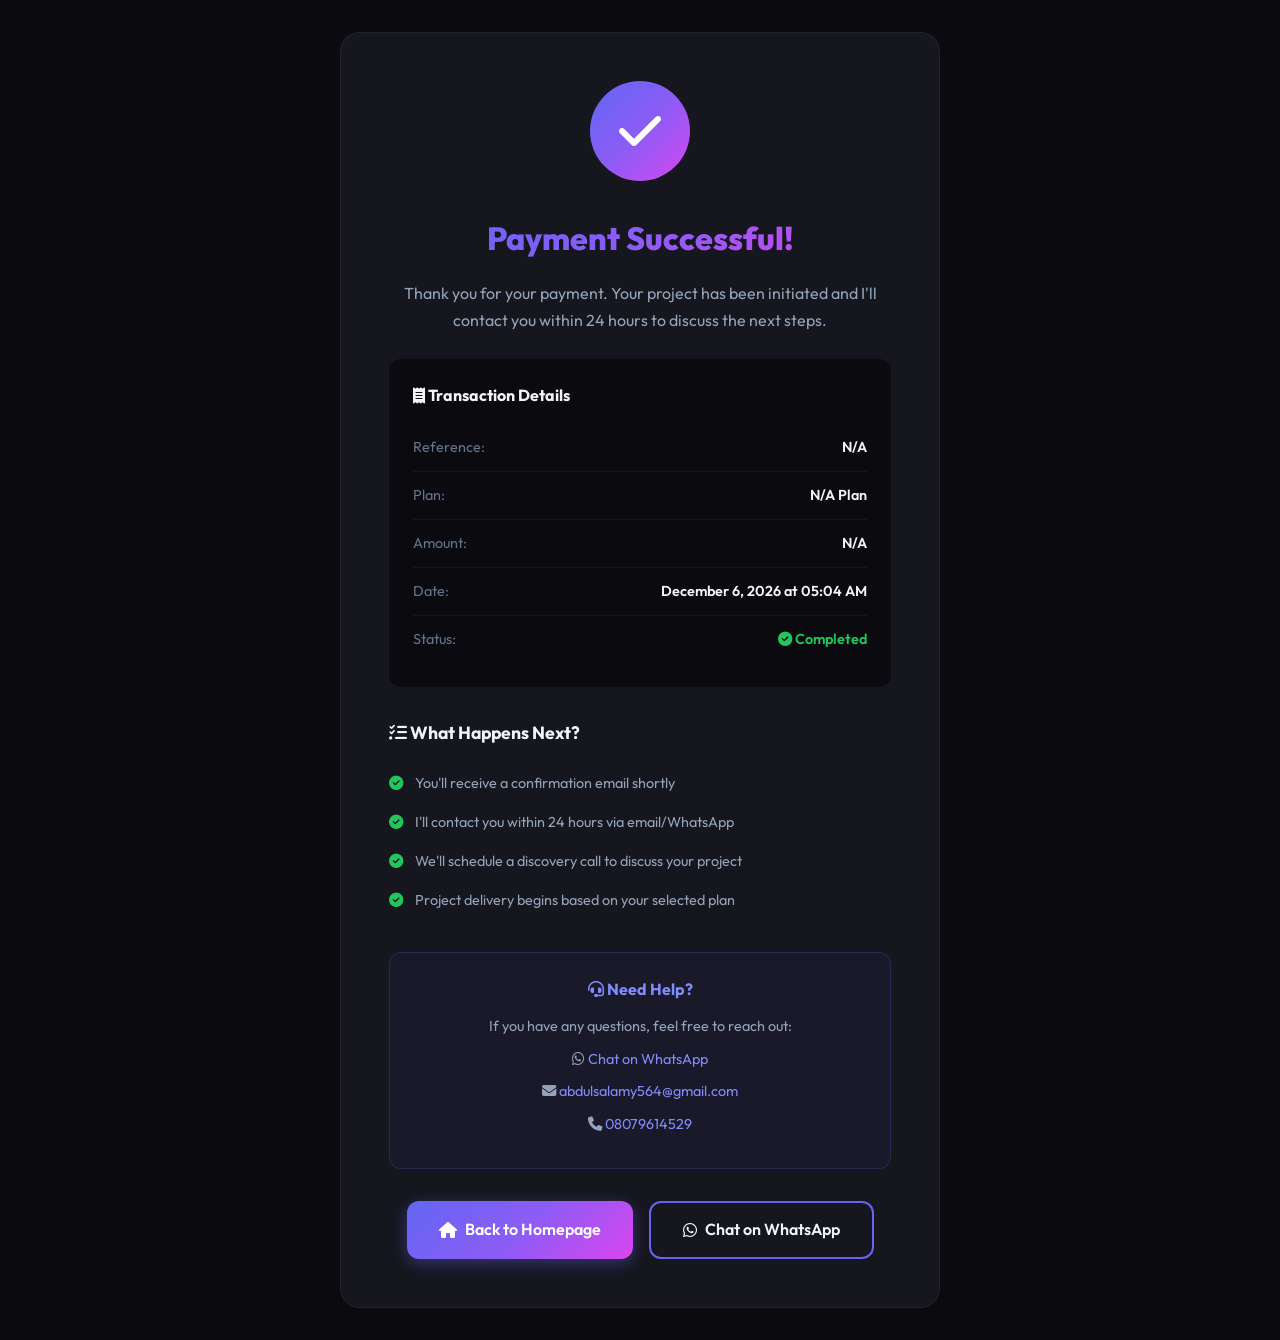
==== payment-success.html @ cd7a8564 "Add payment success page with transaction details This HTML file displays a payment success page, in" ====
<!DOCTYPE html>
<html lang="en">
<head>
    <meta charset="UTF-8">
    <meta name="viewport" content="width=device-width, initial-scale=1.0">
    <title>Payment Successful | Yusuf Abdulsalam</title>
    <link rel="stylesheet" href="styles.css">
    <link rel="preconnect" href="https://fonts.googleapis.com">
    <link href="https://fonts.googleapis.com/css2?family=Outfit:wght@300;400;500;600;700;800;900&display=swap" rel="stylesheet">
    <link rel="stylesheet" href="https://cdnjs.cloudflare.com/ajax/libs/font-awesome/6.5.1/css/all.min.css">
    <style>
        .success-page {
            min-height: 100vh;
            display: flex;
            align-items: center;
            justify-content: center;
            padding: 2rem;
            background: var(--bg-primary);
            text-align: center;
        }

        .success-container {
            max-width: 600px;
            background: var(--bg-card);
            border-radius: var(--radius-lg);
            padding: 3rem;
            border: 1px solid rgba(255, 255, 255, 0.05);
        }

        .success-icon {
            width: 100px;
            height: 100px;
            background: var(--gradient-1);
            border-radius: 50%;
            display: flex;
            align-items: center;
            justify-content: center;
            margin: 0 auto 2rem;
            font-size: 3rem;
            color: white;
            animation: scaleIn 0.5s ease;
        }

        @keyframes scaleIn {
            from { transform: scale(0); }
            to { transform: scale(1); }
        }

        .success-container h1 {
            font-size: 2rem;
            font-weight: 800;
            margin-bottom: 1rem;
            background: var(--gradient-1);
            -webkit-background-clip: text;
            -webkit-text-fill-color: transparent;
            background-clip: text;
        }

        .success-container p {
            color: var(--text-secondary);
            margin-bottom: 1.5rem;
            line-height: 1.7;
        }

        .transaction-details {
            background: var(--bg-primary);
            border-radius: var(--radius-md);
            padding: 1.5rem;
            margin: 1.5rem 0;
            text-align: left;
        }

        .transaction-details h3 {
            font-size: 1rem;
            margin-bottom: 1rem;
            color: var(--text-primary);
        }

        .detail-row {
            display: flex;
            justify-content: space-between;
            padding: 0.75rem 0;
            border-bottom: 1px solid rgba(255, 255, 255, 0.05);
            font-size: 0.9rem;
        }

        .detail-row:last-child { border-bottom: none; }
        .detail-row span:first-child { color: var(--text-muted); }
        .detail-row span:last-child { color: var(--text-primary); font-weight: 600; }

        .next-steps {
            margin: 2rem 0;
            text-align: left;
        }

        .next-steps h3 {
            font-size: 1.1rem;
            margin-bottom: 1rem;
            color: var(--text-primary);
        }

        .next-steps ul {
            list-style: none;
        }

        .next-steps li {
            display: flex;
            align-items: center;
            gap: 0.75rem;
            color: var(--text-secondary);
            font-size: 0.9rem;
            padding: 0.5rem 0;
        }

        .next-steps li i {
            color: var(--success);
            font-size: 0.9rem;
        }

        .success-buttons {
            display: flex;
            gap: 1rem;
            justify-content: center;
            margin-top: 2rem;
            flex-wrap: wrap;
        }

        .success-buttons a {
            display: inline-flex;
            align-items: center;
            gap: 0.5rem;
            padding: 0.875rem 2rem;
            font-family: var(--font-primary);
            font-size: 1rem;
            font-weight: 600;
            text-decoration: none;
            border-radius: var(--radius-md);
            transition: all var(--transition-normal);
        }

        .btn-primary {
            background: var(--gradient-1);
            color: white;
            box-shadow: 0 4px 15px rgba(99, 102, 241, 0.4);
        }

        .btn-primary:hover {
            transform: translateY(-3px);
            box-shadow: 0 8px 25px rgba(99, 102, 241, 0.5);
        }

        .btn-outline {
            background: transparent;
            color: var(--text-primary);
            border: 2px solid var(--primary);
        }

        .btn-outline:hover {
            background: var(--primary);
            color: white;
        }

        .contact-info-box {
            margin-top: 2rem;
            padding: 1.5rem;
            background: rgba(99, 102, 241, 0.05);
            border: 1px solid rgba(99, 102, 241, 0.2);
            border-radius: var(--radius-md);
        }

        .contact-info-box h4 {
            font-size: 1rem;
            margin-bottom: 0.75rem;
            color: var(--primary-light);
        }

        .contact-info-box p {
            font-size: 0.9rem;
            margin-bottom: 0.5rem;
        }

        .contact-info-box a {
            color: var(--primary-light);
            text-decoration: none;
        }

        .contact-info-box a:hover {
            text-decoration: underline;
        }
    </style>
<base target="_blank">
</head>
<body>
    <div class="success-page">
        <div class="success-container">
            <div class="success-icon">
                <i class="fas fa-check"></i>
            </div>

            <h1>Payment Successful!</h1>
            <p>Thank you for your payment. Your project has been initiated and I'll contact you within 24 hours to discuss the next steps.</p>

            <div class="transaction-details">
                <h3><i class="fas fa-receipt"></i> Transaction Details</h3>
                <div class="detail-row">
                    <span>Reference:</span>
                    <span id="refNumber">-</span>
                </div>
                <div class="detail-row">
                    <span>Plan:</span>
                    <span id="planName">-</span>
                </div>
                <div class="detail-row">
                    <span>Amount:</span>
                    <span id="amountPaid">-</span>
                </div>
                <div class="detail-row">
                    <span>Date:</span>
                    <span id="paymentDate">-</span>
                </div>
                <div class="detail-row">
                    <span>Status:</span>
                    <span style="color: var(--success);"><i class="fas fa-check-circle"></i> Completed</span>
                </div>
            </div>

            <div class="next-steps">
                <h3><i class="fas fa-tasks"></i> What Happens Next?</h3>
                <ul>
                    <li><i class="fas fa-check-circle"></i> You'll receive a confirmation email shortly</li>
                    <li><i class="fas fa-check-circle"></i> I'll contact you within 24 hours via email/WhatsApp</li>
                    <li><i class="fas fa-check-circle"></i> We'll schedule a discovery call to discuss your project</li>
                    <li><i class="fas fa-check-circle"></i> Project delivery begins based on your selected plan</li>
                </ul>
            </div>

            <div class="contact-info-box">
                <h4><i class="fas fa-headset"></i> Need Help?</h4>
                <p>If you have any questions, feel free to reach out:</p>
                <p><i class="fab fa-whatsapp"></i> <a href="https://wa.me/2348079614529">Chat on WhatsApp</a></p>
                <p><i class="fas fa-envelope"></i> <a href="mailto:abdulsalamy564@gmail.com">abdulsalamy564@gmail.com</a></p>
                <p><i class="fas fa-phone"></i> <a href="tel:+2348079614529">08079614529</a></p>
            </div>

            <div class="success-buttons">
                <a href="index.html" class="btn-primary">
                    <i class="fas fa-home"></i> Back to Homepage
                </a>
                <a href="https://wa.me/2348079614529" target="_blank" class="btn-outline">
                    <i class="fab fa-whatsapp"></i> Chat on WhatsApp
                </a>
            </div>
        </div>
    </div>

    <script>
        // Get URL parameters
        const urlParams = new URLSearchParams(window.location.search);
        const ref = urlParams.get('ref') || 'N/A';
        const plan = urlParams.get('plan') || 'N/A';

        // Plan prices
        const planPrices = {
            starter: '₦450,000',
            professional: '₦900,000',
            enterprise: '₦1,500,000'
        };

        // Populate details
        document.getElementById('refNumber').textContent = ref;
        document.getElementById('planName').textContent = plan.charAt(0).toUpperCase() + plan.slice(1) + ' Plan';
        document.getElementById('amountPaid').textContent = planPrices[plan] || 'N/A';
        document.getElementById('paymentDate').textContent = new Date().toLocaleDateString('en-US', {
            year: 'numeric',
            month: 'long',
            day: 'numeric',
            hour: '2-digit',
            minute: '2-digit'
        });
    </script>
</body>
</html>
---- styles.css ----
/* ========================================
   YUSUF ABDULSALAM - PROFESSIONAL PORTFOLIO
   Modern, Responsive, Animated, Conversion-Optimized
   ======================================== */

/* CSS Variables */
:root {
    --primary: #6366f1;
    --primary-light: #818cf8;
    --primary-dark: #4f46e5;
    --secondary: #06b6d4;
    --accent: #f472b6;
    --success: #22c55e;
    --warning: #f59e0b;
    --danger: #ef4444;

    --bg-primary: #0a0a0f;
    --bg-secondary: #111118;
    --bg-card: #16161f;
    --bg-hover: #1e1e2a;
    --bg-elevated: #222230;

    --text-primary: #f1f5f9;
    --text-secondary: #94a3b8;
    --text-muted: #64748b;

    --gradient-1: linear-gradient(135deg, #6366f1 0%, #8b5cf6 50%, #d946ef 100%);
    --gradient-2: linear-gradient(135deg, #06b6d4 0%, #3b82f6 100%);
    --gradient-3: linear-gradient(135deg, #f472b6 0%, #fb923c 100%);
    --gradient-gold: linear-gradient(135deg, #fbbf24 0%, #f59e0b 100%);

    --shadow-sm: 0 1px 2px rgba(0, 0, 0, 0.3);
    --shadow-md: 0 4px 6px -1px rgba(0, 0, 0, 0.4);
    --shadow-lg: 0 10px 15px -3px rgba(0, 0, 0, 0.5);
    --shadow-glow: 0 0 40px rgba(99, 102, 241, 0.3);
    --shadow-glow-accent: 0 0 40px rgba(6, 182, 212, 0.3);

    --radius-sm: 8px;
    --radius-md: 12px;
    --radius-lg: 20px;
    --radius-xl: 30px;

    --transition-fast: 0.2s ease;
    --transition-normal: 0.3s ease;
    --transition-slow: 0.5s ease;
    --transition-bounce: 0.5s cubic-bezier(0.68, -0.55, 0.265, 1.55);

    --font-primary: 'Outfit', sans-serif;
    --font-secondary: 'Space Grotesk', sans-serif;
}

/* Reset & Base */
*, *::before, *::after {
    margin: 0;
    padding: 0;
    box-sizing: border-box;
}

html {
    scroll-behavior: smooth;
    font-size: 16px;
}

body {
    font-family: var(--font-primary);
    background: var(--bg-primary);
    color: var(--text-primary);
    line-height: 1.6;
    overflow-x: hidden;
    cursor: none;
}

::selection {
    background: var(--primary);
    color: white;
}

::-webkit-scrollbar {
    width: 8px;
}

::-webkit-scrollbar-track {
    background: var(--bg-secondary);
}

::-webkit-scrollbar-thumb {
    background: var(--primary);
    border-radius: 4px;
}

::-webkit-scrollbar-thumb:hover {
    background: var(--primary-light);
}

/* Custom Cursor */
.cursor-dot {
    width: 8px;
    height: 8px;
    background: var(--primary);
    border-radius: 50%;
    position: fixed;
    pointer-events: none;
    z-index: 9999;
    transform: translate(-50%, -50%);
    transition: width 0.2s, height 0.2s, background 0.2s;
    mix-blend-mode: difference;
}

.cursor-outline {
    width: 40px;
    height: 40px;
    border: 2px solid var(--primary-light);
    border-radius: 50%;
    position: fixed;
    pointer-events: none;
    z-index: 9998;
    transform: translate(-50%, -50%);
    transition: width 0.3s, height 0.3s, border-color 0.3s;
}

.cursor-hover .cursor-dot {
    width: 12px;
    height: 12px;
    background: var(--accent);
}

.cursor-hover .cursor-outline {
    width: 60px;
    height: 60px;
    border-color: var(--accent);
}

@media (max-width: 768px) {
    .cursor-dot, .cursor-outline { display: none; }
    body { cursor: auto; }
}

/* Loading Screen */
.loading-screen {
    position: fixed;
    top: 0; left: 0;
    width: 100%; height: 100%;
    background: var(--bg-primary);
    display: flex;
    align-items: center;
    justify-content: center;
    z-index: 10000;
    transition: opacity 0.8s ease, visibility 0.8s ease;
}

.loading-screen.hidden {
    opacity: 0;
    visibility: hidden;
}

.loading-content { text-align: center; }

.loading-logo {
    font-size: 4rem;
    font-weight: 900;
    background: var(--gradient-1);
    -webkit-background-clip: text;
    -webkit-text-fill-color: transparent;
    background-clip: text;
    animation: pulse 2s infinite;
    margin-bottom: 2rem;
}

.loading-bar-container {
    width: 200px;
    height: 4px;
    background: var(--bg-card);
    border-radius: 2px;
    overflow: hidden;
    margin: 0 auto 1rem;
}

.loading-bar {
    height: 100%;
    width: 0%;
    background: var(--gradient-1);
    border-radius: 2px;
    transition: width 0.3s ease;
}

.loading-text {
    color: var(--text-secondary);
    font-size: 0.9rem;
    letter-spacing: 2px;
    text-transform: uppercase;
}

@keyframes pulse {
    0%, 100% { opacity: 1; transform: scale(1); }
    50% { opacity: 0.7; transform: scale(1.05); }
}

/* Container */
.container {
    max-width: 1200px;
    margin: 0 auto;
    padding: 0 2rem;
}

@media (max-width: 768px) {
    .container { padding: 0 1.5rem; }
}

/* Buttons */
.btn {
    display: inline-flex;
    align-items: center;
    gap: 0.5rem;
    padding: 0.875rem 2rem;
    font-family: var(--font-primary);
    font-size: 1rem;
    font-weight: 600;
    text-decoration: none;
    border: none;
    border-radius: var(--radius-md);
    cursor: pointer;
    transition: all var(--transition-normal);
    position: relative;
    overflow: hidden;
}

.btn::before {
    content: '';
    position: absolute;
    top: 0; left: -100%;
    width: 100%; height: 100%;
    background: linear-gradient(90deg, transparent, rgba(255,255,255,0.2), transparent);
    transition: left 0.5s ease;
}

.btn:hover::before { left: 100%; }

.btn-primary {
    background: var(--gradient-1);
    color: white;
    box-shadow: 0 4px 15px rgba(99, 102, 241, 0.4);
}

.btn-primary:hover {
    transform: translateY(-3px);
    box-shadow: 0 8px 25px rgba(99, 102, 241, 0.5);
}

.btn-outline {
    background: transparent;
    color: var(--text-primary);
    border: 2px solid var(--primary);
}

.btn-outline:hover {
    background: var(--primary);
    color: white;
    transform: translateY(-3px);
}

.btn-lg {
    padding: 1rem 2.5rem;
    font-size: 1.1rem;
}

.btn-full {
    width: 100%;
    justify-content: center;
}

/* Section Styles */
section {
    padding: 6rem 0;
    position: relative;
}

.section-header {
    text-align: center;
    margin-bottom: 4rem;
}

.section-tag {
    display: inline-block;
    padding: 0.5rem 1.5rem;
    background: rgba(99, 102, 241, 0.1);
    border: 1px solid rgba(99, 102, 241, 0.3);
    border-radius: 50px;
    color: var(--primary-light);
    font-size: 0.875rem;
    font-weight: 600;
    text-transform: uppercase;
    letter-spacing: 2px;
    margin-bottom: 1rem;
}

.section-title {
    font-size: 3rem;
    font-weight: 800;
    margin-bottom: 1rem;
    background: var(--gradient-1);
    -webkit-background-clip: text;
    -webkit-text-fill-color: transparent;
    background-clip: text;
}

.section-subtitle {
    color: var(--text-secondary);
    font-size: 1.2rem;
    max-width: 600px;
    margin: 0 auto;
}

@media (max-width: 768px) {
    section { padding: 4rem 0; }
    .section-title { font-size: 2rem; }
    .section-subtitle { font-size: 1rem; }
}

/* ========================================
   NAVIGATION
   ======================================== */
.navbar {
    position: fixed;
    top: 0; left: 0;
    width: 100%;
    z-index: 1000;
    padding: 1rem 0;
    transition: all var(--transition-normal);
    background: transparent;
}

.navbar.scrolled {
    background: rgba(10, 10, 15, 0.95);
    backdrop-filter: blur(20px);
    padding: 0.75rem 0;
    box-shadow: var(--shadow-md);
    border-bottom: 1px solid rgba(255,255,255,0.05);
}

.nav-container {
    max-width: 1200px;
    margin: 0 auto;
    padding: 0 2rem;
    display: flex;
    align-items: center;
    justify-content: space-between;
}

.nav-logo {
    display: flex;
    align-items: center;
    gap: 0.25rem;
    text-decoration: none;
}

.logo-text {
    font-size: 1.8rem;
    font-weight: 900;
    background: var(--gradient-1);
    -webkit-background-clip: text;
    -webkit-text-fill-color: transparent;
    background-clip: text;
}

.logo-dot {
    width: 8px; height: 8px;
    background: var(--accent);
    border-radius: 50%;
    animation: blink 2s infinite;
}

@keyframes blink {
    0%, 100% { opacity: 1; }
    50% { opacity: 0; }
}

.nav-menu {
    display: flex;
    gap: 2rem;
}

.nav-link {
    color: var(--text-secondary);
    text-decoration: none;
    font-weight: 500;
    font-size: 0.9rem;
    position: relative;
    transition: color var(--transition-fast);
    white-space: nowrap;
}

.nav-link::after {
    content: '';
    position: absolute;
    bottom: -5px; left: 0;
    width: 0; height: 2px;
    background: var(--gradient-1);
    transition: width var(--transition-normal);
}

.nav-link:hover, .nav-link.active {
    color: var(--text-primary);
}

.nav-link:hover::after, .nav-link.active::after {
    width: 100%;
}

.nav-actions {
    display: flex;
    align-items: center;
    gap: 1.5rem;
}

.hamburger {
    display: none;
    flex-direction: column;
    gap: 5px;
    background: none;
    border: none;
    cursor: pointer;
    padding: 5px;
}

.hamburger span {
    display: block;
    width: 25px; height: 2px;
    background: var(--text-primary);
    border-radius: 2px;
    transition: all var(--transition-normal);
}

.hamburger.active span:nth-child(1) { transform: rotate(45deg) translate(5px, 5px); }
.hamburger.active span:nth-child(2) { opacity: 0; }
.hamburger.active span:nth-child(3) { transform: rotate(-45deg) translate(5px, -5px); }

.mobile-menu {
    position: fixed;
    top: 0; right: -100%;
    width: 100%; height: 100vh;
    background: rgba(10, 10, 15, 0.98);
    backdrop-filter: blur(20px);
    z-index: 999;
    display: flex;
    align-items: center;
    justify-content: center;
    transition: right var(--transition-slow);
}

.mobile-menu.active { right: 0; }

.mobile-menu-content {
    display: flex;
    flex-direction: column;
    gap: 2rem;
    text-align: center;
}

.mobile-link {
    color: var(--text-primary);
    text-decoration: none;
    font-size: 2rem;
    font-weight: 700;
    transition: color var(--transition-fast);
}

.mobile-link:hover { color: var(--primary-light); }

@media (max-width: 1024px) {
    .nav-menu, .nav-cta { display: none; }
    .hamburger { display: flex; }
}

/* ========================================
   HERO SECTION
   ======================================== */
.hero {
    min-height: 100vh;
    display: flex;
    align-items: center;
    justify-content: center;
    position: relative;
    overflow: hidden;
    padding-top: 80px;
}

.hero-bg {
    position: absolute;
    top: 0; left: 0;
    width: 100%; height: 100%;
    z-index: 0;
}

.gradient-orb {
    position: absolute;
    border-radius: 50%;
    filter: blur(100px);
    opacity: 0.4;
    animation: float 20s infinite ease-in-out;
}

.orb-1 {
    width: 500px; height: 500px;
    background: var(--primary);
    top: -10%; left: -10%;
    animation-delay: 0s;
}

.orb-2 {
    width: 400px; height: 400px;
    background: var(--secondary);
    bottom: -10%; right: -10%;
    animation-delay: -5s;
}

.orb-3 {
    width: 300px; height: 300px;
    background: var(--accent);
    top: 50%; left: 50%;
    animation-delay: -10s;
}

@keyframes float {
    0%, 100% { transform: translate(0, 0) scale(1); }
    25% { transform: translate(50px, -50px) scale(1.1); }
    50% { transform: translate(-30px, 30px) scale(0.9); }
    75% { transform: translate(20px, 20px) scale(1.05); }
}

#particleCanvas {
    position: absolute;
    top: 0; left: 0;
    width: 100%; height: 100%;
    z-index: 1;
}

.hero-content {
    position: relative;
    z-index: 2;
    text-align: center;
    max-width: 900px;
    padding: 0 2rem;
}

.hero-badge {
    display: inline-flex;
    align-items: center;
    gap: 0.5rem;
    padding: 0.5rem 1.5rem;
    background: rgba(99, 102, 241, 0.1);
    border: 1px solid rgba(99, 102, 241, 0.3);
    border-radius: 50px;
    margin-bottom: 2rem;
    animation: fadeInDown 0.8s ease;
}

.badge-icon { color: var(--success); }

.badge-text {
    color: var(--text-secondary);
    font-size: 0.875rem;
    font-weight: 500;
}

.hero-title { margin-bottom: 1.5rem; }

.title-line { display: block; line-height: 1.1; }

.gradient-text {
    font-size: clamp(3rem, 8vw, 6rem);
    font-weight: 900;
    background: var(--gradient-1);
    -webkit-background-clip: text;
    -webkit-text-fill-color: transparent;
    background-clip: text;
    animation: gradientShift 5s ease infinite;
}

.outline-text {
    font-size: clamp(2rem, 5vw, 3.5rem);
    font-weight: 800;
    color: transparent;
    -webkit-text-stroke: 2px var(--text-secondary);
    letter-spacing: 0.1em;
}

@keyframes gradientShift {
    0%, 100% { filter: hue-rotate(0deg); }
    50% { filter: hue-rotate(30deg); }
}

.hero-subtitle {
    font-size: clamp(1rem, 2.5vw, 1.3rem);
    color: var(--text-secondary);
    margin-bottom: 2.5rem;
    font-family: var(--font-secondary);
}

.typewriter { color: var(--primary-light); font-weight: 600; }
.cursor-blink { color: var(--primary); animation: blink 1s infinite; }

.hero-stats {
    display: flex;
    justify-content: center;
    gap: 3rem;
    margin-bottom: 2.5rem;
    flex-wrap: wrap;
}

.stat-item { text-align: center; }

.stat-number {
    display: block;
    font-size: 2.5rem;
    font-weight: 800;
    background: var(--gradient-2);
    -webkit-background-clip: text;
    -webkit-text-fill-color: transparent;
    background-clip: text;
}

.stat-label {
    color: var(--text-muted);
    font-size: 0.875rem;
    text-transform: uppercase;
    letter-spacing: 1px;
}

.hero-cta {
    display: flex;
    gap: 1rem;
    justify-content: center;
    margin-bottom: 2.5rem;
    flex-wrap: wrap;
}

.hero-social {
    display: flex;
    gap: 1rem;
    justify-content: center;
}

.social-link {
    width: 50px; height: 50px;
    display: flex;
    align-items: center;
    justify-content: center;
    border-radius: 50%;
    background: var(--bg-card);
    color: var(--text-secondary);
    text-decoration: none;
    font-size: 1.2rem;
    transition: all var(--transition-normal);
    border: 1px solid rgba(255, 255, 255, 0.1);
}

.social-link:hover {
    background: var(--primary);
    color: white;
    transform: translateY(-5px) rotate(360deg);
    box-shadow: 0 10px 20px rgba(99, 102, 241, 0.3);
}

.scroll-indicator {
    position: absolute;
    bottom: 2rem; left: 50%;
    transform: translateX(-50%);
    display: flex;
    flex-direction: column;
    align-items: center;
    gap: 0.5rem;
    color: var(--text-muted);
    font-size: 0.8rem;
    animation: bounce 2s infinite;
}

.mouse {
    width: 25px; height: 40px;
    border: 2px solid var(--text-muted);
    border-radius: 15px;
    position: relative;
}

.wheel {
    width: 4px; height: 8px;
    background: var(--text-muted);
    border-radius: 2px;
    position: absolute;
    top: 8px; left: 50%;
    transform: translateX(-50%);
    animation: scroll 2s infinite;
}

@keyframes scroll {
    0% { opacity: 1; top: 8px; }
    100% { opacity: 0; top: 20px; }
}

@keyframes bounce {
    0%, 100% { transform: translateX(-50%) translateY(0); }
    50% { transform: translateX(-50%) translateY(-10px); }
}

@keyframes fadeInDown {
    from { opacity: 0; transform: translateY(-20px); }
    to { opacity: 1; transform: translateY(0); }
}

@media (max-width: 768px) {
    .hero-stats { gap: 1.5rem; }
    .stat-number { font-size: 2rem; }
    .hero-cta { flex-direction: column; align-items: center; }
    .btn-lg { width: 100%; max-width: 280px; justify-content: center; }
}

/* ========================================
   ABOUT SECTION
   ======================================== */
.about { background: var(--bg-secondary); }

.about-grid {
    display: grid;
    grid-template-columns: 1fr 1.5fr;
    gap: 4rem;
    align-items: center;
}

.about-image { position: relative; }

.image-wrapper {
    position: relative;
    width: 100%;
    max-width: 400px;
    aspect-ratio: 1;
    margin: 0 auto;
}

.image-bg {
    position: absolute;
    inset: -20px;
    background: var(--gradient-1);
    border-radius: var(--radius-xl);
    opacity: 0.3;
    filter: blur(30px);
    animation: pulse 4s infinite;
}

.image-placeholder {
    position: relative;
    width: 100%; height: 100%;
    background: var(--bg-card);
    border-radius: var(--radius-xl);
    display: flex;
    flex-direction: column;
    align-items: center;
    justify-content: center;
    gap: 1rem;
    border: 2px dashed rgba(99, 102, 241, 0.3);
    overflow: hidden;
}

.image-placeholder i { font-size: 4rem; color: var(--primary); opacity: 0.5; }
.image-placeholder span { color: var(--text-muted); font-size: 0.9rem; }

.image-border {
    position: absolute;
    inset: -3px;
    border: 3px solid transparent;
    border-radius: calc(var(--radius-xl) + 3px);
    background: var(--gradient-1);
    -webkit-mask: linear-gradient(#fff 0 0) padding-box, linear-gradient(#fff 0 0);
    mask: linear-gradient(#fff 0 0) padding-box, linear-gradient(#fff 0 0);
    -webkit-mask-composite: xor;
    mask-composite: exclude;
    animation: rotate 10s linear infinite;
}

@keyframes rotate {
    from { transform: rotate(0deg); }
    to { transform: rotate(360deg); }
}

.experience-badge {
    position: absolute;
    bottom: -20px; right: -20px;
    background: var(--gradient-1);
    padding: 1.5rem;
    border-radius: var(--radius-lg);
    text-align: center;
    box-shadow: var(--shadow-lg);
    animation: float 6s infinite ease-in-out;
}

.exp-number { display: block; font-size: 2rem; font-weight: 900; color: white; }
.exp-text { font-size: 0.75rem; color: rgba(255, 255, 255, 0.9); line-height: 1.4; }

.about-title {
    font-size: 2rem;
    font-weight: 700;
    margin-bottom: 1.5rem;
    color: var(--text-primary);
}

.about-text {
    color: var(--text-secondary);
    margin-bottom: 1rem;
    font-size: 1.05rem;
    line-height: 1.8;
}

.about-info {
    display: flex;
    flex-direction: column;
    gap: 1rem;
    margin: 2rem 0;
}

.info-item {
    display: flex;
    align-items: center;
    gap: 1rem;
    color: var(--text-secondary);
}

.info-item i {
    width: 40px; height: 40px;
    display: flex;
    align-items: center;
    justify-content: center;
    background: rgba(99, 102, 241, 0.1);
    border-radius: var(--radius-sm);
    color: var(--primary-light);
}

@media (max-width: 968px) {
    .about-grid { grid-template-columns: 1fr; gap: 3rem; }
    .about-image { order: -1; }
    .image-wrapper { max-width: 300px; }
}

/* ========================================
   SERVICES SECTION
   ======================================== */
.services { background: var(--bg-primary); }

.services-grid {
    display: grid;
    grid-template-columns: repeat(auto-fit, minmax(320px, 1fr));
    gap: 2rem;
}

.service-card {
    background: var(--bg-card);
    border-radius: var(--radius-lg);
    padding: 2.5rem;
    border: 1px solid rgba(255, 255, 255, 0.05);
    transition: all var(--transition-normal);
    position: relative;
    overflow: hidden;
}

.service-card::before {
    content: '';
    position: absolute;
    top: 0; left: 0;
    width: 100%; height: 3px;
    background: var(--gradient-1);
    transform: scaleX(0);
    transform-origin: left;
    transition: transform var(--transition-normal);
}

.service-card:hover {
    transform: translateY(-10px);
    border-color: rgba(99, 102, 241, 0.2);
    box-shadow: var(--shadow-glow);
}

.service-card:hover::before { transform: scaleX(1); }

.service-card.featured {
    border: 1px solid rgba(99, 102, 241, 0.3);
    background: linear-gradient(135deg, rgba(99, 102, 241, 0.05) 0%, var(--bg-card) 100%);
}

.service-badge {
    position: absolute;
    top: 1.5rem; right: 1.5rem;
    padding: 0.25rem 0.75rem;
    background: var(--gradient-1);
    border-radius: 50px;
    font-size: 0.75rem;
    font-weight: 600;
    color: white;
}

.service-icon {
    width: 60px; height: 60px;
    display: flex;
    align-items: center;
    justify-content: center;
    background: rgba(99, 102, 241, 0.1);
    border-radius: var(--radius-md);
    margin-bottom: 1.5rem;
    font-size: 1.8rem;
    color: var(--primary-light);
    transition: all var(--transition-normal);
}

.service-card:hover .service-icon {
    background: var(--gradient-1);
    color: white;
    transform: rotateY(360deg);
    transition: transform 0.6s ease, background var(--transition-normal), color var(--transition-normal);
}

.service-card h3 {
    font-size: 1.35rem;
    font-weight: 700;
    margin-bottom: 0.75rem;
}

.service-card > p {
    color: var(--text-secondary);
    font-size: 0.95rem;
    margin-bottom: 1.5rem;
    line-height: 1.7;
}

.service-features {
    list-style: none;
    margin-bottom: 1.5rem;
}

.service-features li {
    display: flex;
    align-items: center;
    gap: 0.75rem;
    color: var(--text-secondary);
    font-size: 0.9rem;
    margin-bottom: 0.75rem;
}

.service-features li i {
    color: var(--success);
    font-size: 0.8rem;
}

.service-link {
    display: inline-flex;
    align-items: center;
    gap: 0.5rem;
    color: var(--primary-light);
    text-decoration: none;
    font-weight: 600;
    font-size: 0.95rem;
    transition: all var(--transition-fast);
}

.service-link:hover {
    color: var(--accent);
    gap: 0.75rem;
}

/* ========================================
   PROCESS SECTION
   ======================================== */
.process { background: var(--bg-secondary); }

.process-timeline {
    display: grid;
    grid-template-columns: repeat(4, 1fr);
    gap: 2rem;
    position: relative;
}

.process-timeline::before {
    content: '';
    position: absolute;
    top: 3rem;
    left: 0;
    width: 100%;
    height: 2px;
    background: linear-gradient(90deg, var(--primary), var(--secondary), var(--accent), var(--primary));
    opacity: 0.3;
}

.process-step {
    position: relative;
    text-align: center;
}

.process-number {
    font-size: 4rem;
    font-weight: 900;
    color: transparent;
    -webkit-text-stroke: 1px rgba(99, 102, 241, 0.3);
    margin-bottom: 1rem;
    line-height: 1;
}

.process-content {
    background: var(--bg-card);
    border-radius: var(--radius-lg);
    padding: 2rem;
    border: 1px solid rgba(255, 255, 255, 0.05);
    transition: all var(--transition-normal);
}

.process-content:hover {
    transform: translateY(-5px);
    border-color: rgba(99, 102, 241, 0.2);
    box-shadow: var(--shadow-glow);
}

.process-icon {
    width: 60px; height: 60px;
    display: flex;
    align-items: center;
    justify-content: center;
    background: var(--gradient-1);
    border-radius: 50%;
    margin: 0 auto 1.5rem;
    font-size: 1.5rem;
    color: white;
}

.process-content h3 {
    font-size: 1.25rem;
    font-weight: 700;
    margin-bottom: 0.75rem;
}

.process-content p {
    color: var(--text-secondary);
    font-size: 0.9rem;
    line-height: 1.7;
}

@media (max-width: 968px) {
    .process-timeline {
        grid-template-columns: repeat(2, 1fr);
    }
    .process-timeline::before { display: none; }
}

@media (max-width: 600px) {
    .process-timeline {
        grid-template-columns: 1fr;
    }
}

/* ========================================
   SKILLS SECTION
   ======================================== */
.skills { background: var(--bg-primary); }

.skills-grid {
    display: grid;
    grid-template-columns: repeat(auto-fit, minmax(280px, 1fr));
    gap: 2rem;
}

.skill-card {
    background: var(--bg-card);
    border-radius: var(--radius-lg);
    padding: 2rem;
    border: 1px solid rgba(255, 255, 255, 0.05);
    transition: all var(--transition-normal);
    position: relative;
    overflow: hidden;
}

.skill-card::before {
    content: '';
    position: absolute;
    top: 0; left: 0;
    width: 100%; height: 3px;
    background: var(--gradient-1);
    transform: scaleX(0);
    transform-origin: left;
    transition: transform var(--transition-normal);
}

.skill-card:hover {
    transform: translateY(-10px);
    border-color: rgba(99, 102, 241, 0.2);
    box-shadow: var(--shadow-glow);
}

.skill-card:hover::before { transform: scaleX(1); }

.skill-icon {
    width: 60px; height: 60px;
    display: flex;
    align-items: center;
    justify-content: center;
    background: rgba(99, 102, 241, 0.1);
    border-radius: var(--radius-md);
    margin-bottom: 1.5rem;
    font-size: 1.8rem;
    color: var(--primary-light);
    transition: all var(--transition-normal);
}

.skill-card:hover .skill-icon {
    background: var(--gradient-1);
    color: white;
    transform: rotateY(360deg);
    transition: transform 0.6s ease, background var(--transition-normal), color var(--transition-normal);
}

.skill-card h3 {
    font-size: 1.25rem;
    font-weight: 700;
    margin-bottom: 0.5rem;
}

.skill-card p {
    color: var(--text-secondary);
    font-size: 0.9rem;
    margin-bottom: 1.5rem;
}

.skill-progress {
    height: 6px;
    background: var(--bg-hover);
    border-radius: 3px;
    overflow: hidden;
}

.progress-bar {
    height: 100%;
    background: var(--gradient-1);
    border-radius: 3px;
    width: 0%;
    transition: width 1.5s ease;
}

/* ========================================
   PROJECTS SECTION
   ======================================== */
.projects { background: var(--bg-secondary); }

.project-filter {
    display: flex;
    justify-content: center;
    gap: 1rem;
    margin-bottom: 3rem;
    flex-wrap: wrap;
}

.filter-btn {
    padding: 0.75rem 1.5rem;
    background: transparent;
    border: 1px solid rgba(255, 255, 255, 0.1);
    border-radius: 50px;
    color: var(--text-secondary);
    font-family: var(--font-primary);
    font-size: 0.9rem;
    font-weight: 500;
    cursor: pointer;
    transition: all var(--transition-normal);
}

.filter-btn:hover, .filter-btn.active {
    background: var(--gradient-1);
    border-color: transparent;
    color: white;
    box-shadow: 0 4px 15px rgba(99, 102, 241, 0.4);
}

.projects-grid {
    display: grid;
    grid-template-columns: repeat(auto-fit, minmax(350px, 1fr));
    gap: 2rem;
}

.project-card {
    background: var(--bg-card);
    border-radius: var(--radius-lg);
    overflow: hidden;
    border: 1px solid rgba(255, 255, 255, 0.05);
    transition: all var(--transition-normal);
}

.project-card:hover {
    transform: translateY(-10px);
    box-shadow: var(--shadow-glow);
    border-color: rgba(99, 102, 241, 0.2);
}

.project-image {
    position: relative;
    height: 220px;
    overflow: hidden;
}

.project-placeholder {
    width: 100%; height: 100%;
    background: linear-gradient(135deg, var(--bg-hover) 0%, var(--bg-card) 100%);
    display: flex;
    flex-direction: column;
    align-items: center;
    justify-content: center;
    gap: 0.5rem;
    color: var(--text-muted);
}

.project-placeholder i { font-size: 3rem; opacity: 0.5; }
.project-placeholder span { font-size: 0.85rem; }

.project-overlay {
    position: absolute;
    inset: 0;
    background: rgba(10, 10, 15, 0.85);
    display: flex;
    align-items: center;
    justify-content: center;
    opacity: 0;
    transition: opacity var(--transition-normal);
}

.project-card:hover .project-overlay { opacity: 1; }

.project-links {
    display: flex;
    gap: 1rem;
}

.project-link {
    width: 50px; height: 50px;
    display: flex;
    align-items: center;
    justify-content: center;
    background: var(--primary);
    color: white;
    border-radius: 50%;
    text-decoration: none;
    font-size: 1.1rem;
    transform: translateY(20px);
    opacity: 0;
    transition: all var(--transition-normal);
}

.project-card:hover .project-link {
    transform: translateY(0);
    opacity: 1;
}

.project-card:hover .project-link:nth-child(2) { transition-delay: 0.1s; }

.project-link:hover {
    background: var(--accent);
    transform: scale(1.1);
}

.project-info { padding: 1.5rem; }

.project-tag {
    display: inline-block;
    padding: 0.25rem 0.75rem;
    background: rgba(99, 102, 241, 0.1);
    border-radius: 50px;
    color: var(--primary-light);
    font-size: 0.75rem;
    font-weight: 600;
    text-transform: uppercase;
    letter-spacing: 1px;
    margin-bottom: 0.75rem;
}

.project-info h3 {
    font-size: 1.25rem;
    font-weight: 700;
    margin-bottom: 0.5rem;
}

.project-info p {
    color: var(--text-secondary);
    font-size: 0.9rem;
    margin-bottom: 1rem;
    line-height: 1.6;
}

.project-tech {
    display: flex;
    gap: 0.5rem;
    flex-wrap: wrap;
}

.project-tech span {
    padding: 0.25rem 0.75rem;
    background: var(--bg-hover);
    border-radius: 50px;
    font-size: 0.8rem;
    color: var(--text-secondary);
}

.add-project-card {
    background: transparent;
    border: 2px dashed rgba(99, 102, 241, 0.3);
    border-radius: var(--radius-lg);
    display: flex;
    align-items: center;
    justify-content: center;
    cursor: pointer;
    min-height: 350px;
    transition: all var(--transition-normal);
}

.add-project-card:hover {
    border-color: var(--primary);
    background: rgba(99, 102, 241, 0.05);
}

.add-project-content {
    text-align: center;
    color: var(--text-muted);
}

.add-project-content i { font-size: 3rem; margin-bottom: 1rem; color: var(--primary); }
.add-project-content h3 { color: var(--text-primary); margin-bottom: 0.5rem; }

@media (max-width: 768px) {
    .projects-grid { grid-template-columns: 1fr; }
}

/* ========================================
   TESTIMONIALS SECTION
   ======================================== */
.testimonials { background: var(--bg-primary); }

.testimonials-slider {
    position: relative;
    max-width: 800px;
    margin: 0 auto;
    min-height: 300px;
}

.testimonial-card {
    background: var(--bg-card);
    border-radius: var(--radius-lg);
    padding: 3rem;
    border: 1px solid rgba(255, 255, 255, 0.05);
    text-align: center;
    position: absolute;
    width: 100%;
    opacity: 0;
    transform: translateX(50px);
    transition: all 0.5s ease;
    pointer-events: none;
}

.testimonial-card.active {
    opacity: 1;
    transform: translateX(0);
    position: relative;
    pointer-events: auto;
}

.testimonial-stars {
    color: #fbbf24;
    font-size: 1.2rem;
    margin-bottom: 1.5rem;
    display: flex;
    justify-content: center;
    gap: 0.25rem;
}

.testimonial-text {
    font-size: 1.15rem;
    color: var(--text-secondary);
    line-height: 1.8;
    margin-bottom: 2rem;
    font-style: italic;
}

.testimonial-author {
    display: flex;
    align-items: center;
    justify-content: center;
    gap: 1rem;
}

.author-avatar {
    width: 60px; height: 60px;
    border-radius: 50%;
    background: var(--bg-hover);
    display: flex;
    align-items: center;
    justify-content: center;
    color: var(--text-muted);
    font-size: 1.5rem;
}

.author-info { text-align: left; }

.author-info h4 {
    font-size: 1.1rem;
    font-weight: 700;
    margin-bottom: 0.25rem;
}

.author-info span {
    color: var(--text-muted);
    font-size: 0.9rem;
}

.testimonial-dots {
    display: flex;
    justify-content: center;
    gap: 0.75rem;
    margin-top: 2rem;
}

.dot {
    width: 12px; height: 12px;
    border-radius: 50%;
    background: var(--bg-hover);
    cursor: pointer;
    transition: all var(--transition-normal);
    border: 2px solid transparent;
}

.dot:hover, .dot.active {
    background: var(--primary);
    border-color: var(--primary-light);
    transform: scale(1.2);
}

/* ========================================
   PRICING SECTION
   ======================================== */
.pricing { background: var(--bg-secondary); }

.pricing-grid {
    display: grid;
    grid-template-columns: repeat(3, 1fr);
    gap: 2rem;
    align-items: start;
}

.pricing-card {
    background: var(--bg-card);
    border-radius: var(--radius-lg);
    padding: 2.5rem;
    border: 1px solid rgba(255, 255, 255, 0.05);
    transition: all var(--transition-normal);
    position: relative;
    overflow: hidden;
}

.pricing-card:hover {
    transform: translateY(-10px);
    border-color: rgba(99, 102, 241, 0.2);
    box-shadow: var(--shadow-glow);
}

.pricing-card.featured {
    border: 2px solid var(--primary);
    background: linear-gradient(135deg, rgba(99, 102, 241, 0.08) 0%, var(--bg-card) 100%);
    transform: scale(1.05);
}

.pricing-card.featured:hover {
    transform: scale(1.05) translateY(-10px);
}

.pricing-badge {
    position: absolute;
    top: 0; right: 0;
    padding: 0.5rem 1rem;
    background: var(--gradient-1);
    color: white;
    font-size: 0.8rem;
    font-weight: 600;
    border-bottom-left-radius: var(--radius-md);
}

.pricing-header {
    text-align: center;
    margin-bottom: 2rem;
    padding-bottom: 2rem;
    border-bottom: 1px solid rgba(255, 255, 255, 0.05);
}

.pricing-header h3 {
    font-size: 1.5rem;
    font-weight: 700;
    margin-bottom: 1rem;
}

.pricing-price {
    display: flex;
    align-items: flex-start;
    justify-content: center;
    gap: 0.25rem;
    margin-bottom: 1rem;
}

.pricing-price .currency {
    font-size: 1.5rem;
    font-weight: 600;
    color: var(--primary-light);
    margin-top: 0.5rem;
}

.pricing-price .amount {
    font-size: 3.5rem;
    font-weight: 900;
    background: var(--gradient-1);
    -webkit-background-clip: text;
    -webkit-text-fill-color: transparent;
    background-clip: text;
    line-height: 1;
}

.pricing-price .period {
    font-size: 1rem;
    color: var(--text-muted);
    align-self: flex-end;
    margin-bottom: 0.5rem;
}

.pricing-header p {
    color: var(--text-secondary);
    font-size: 0.9rem;
}

.pricing-features {
    list-style: none;
    margin-bottom: 2rem;
}

.pricing-features li {
    display: flex;
    align-items: center;
    gap: 0.75rem;
    padding: 0.75rem 0;
    color: var(--text-secondary);
    font-size: 0.95rem;
    border-bottom: 1px solid rgba(255, 255, 255, 0.03);
}

.pricing-features li i {
    font-size: 0.9rem;
}

.pricing-features li i.fa-check { color: var(--success); }
.pricing-features li i.fa-times { color: var(--danger); }

.pricing-features li.disabled { opacity: 0.4; }

@media (max-width: 968px) {
    .pricing-grid {
        grid-template-columns: 1fr;
        max-width: 500px;
        margin: 0 auto;
    }
    .pricing-card.featured {
        transform: scale(1);
        order: -1;
    }
    .pricing-card.featured:hover {
        transform: scale(1) translateY(-10px);
    }
}

/* ========================================
   CTA SECTION
   ======================================== */
.cta-section {
    background: var(--gradient-1);
    padding: 5rem 0;
    position: relative;
    overflow: hidden;
}

.cta-section::before {
    content: '';
    position: absolute;
    top: -50%; left: -50%;
    width: 200%; height: 200%;
    background: radial-gradient(circle, rgba(255,255,255,0.1) 0%, transparent 60%);
    animation: rotate 20s linear infinite;
}

.cta-content {
    position: relative;
    z-index: 1;
    text-align: center;
    max-width: 700px;
    margin: 0 auto;
}

.cta-content h2 {
    font-size: 2.5rem;
    font-weight: 800;
    color: white;
    margin-bottom: 1rem;
}

.cta-content p {
    font-size: 1.2rem;
    color: rgba(255, 255, 255, 0.9);
    margin-bottom: 2rem;
}

.cta-buttons {
    display: flex;
    gap: 1rem;
    justify-content: center;
    flex-wrap: wrap;
}

.cta-buttons .btn-primary {
    background: white;
    color: var(--primary);
    box-shadow: 0 4px 15px rgba(0, 0, 0, 0.2);
}

.cta-buttons .btn-primary:hover {
    background: var(--bg-primary);
    color: white;
}

.cta-buttons .btn-outline {
    border-color: white;
    color: white;
}

.cta-buttons .btn-outline:hover {
    background: white;
    color: var(--primary);
}

@media (max-width: 768px) {
    .cta-content h2 { font-size: 2rem; }
    .cta-buttons { flex-direction: column; align-items: center; }
    .cta-buttons .btn-lg { width: 100%; max-width: 280px; }
}

/* ========================================
   CONTACT SECTION
   ======================================== */
.contact { background: var(--bg-primary); }

.contact-grid {
    display: grid;
    grid-template-columns: 1fr 1.2fr;
    gap: 4rem;
    align-items: start;
}

.contact-info {
    display: flex;
    flex-direction: column;
    gap: 1.5rem;
}

.contact-card {
    display: flex;
    align-items: flex-start;
    gap: 1.5rem;
    padding: 1.5rem;
    background: var(--bg-card);
    border-radius: var(--radius-lg);
    border: 1px solid rgba(255, 255, 255, 0.05);
    transition: all var(--transition-normal);
}

.contact-card:hover {
    transform: translateX(10px);
    border-color: rgba(99, 102, 241, 0.2);
    box-shadow: var(--shadow-glow);
}

.contact-icon {
    width: 50px; height: 50px;
    min-width: 50px;
    display: flex;
    align-items: center;
    justify-content: center;
    background: var(--gradient-1);
    border-radius: var(--radius-md);
    color: white;
    font-size: 1.2rem;
}

.contact-details h3 {
    font-size: 1.1rem;
    font-weight: 600;
    margin-bottom: 0.5rem;
}

.contact-details a, .contact-details span {
    display: block;
    color: var(--text-secondary);
    text-decoration: none;
    font-size: 0.95rem;
    transition: color var(--transition-fast);
    margin-bottom: 0.25rem;
}

.contact-details a:hover { color: var(--primary-light); }

.contact-form-wrapper {
    background: var(--bg-card);
    border-radius: var(--radius-lg);
    padding: 2.5rem;
    border: 1px solid rgba(255, 255, 255, 0.05);
}

.contact-form .form-group { margin-bottom: 1.25rem; }

@media (max-width: 968px) {
    .contact-grid { grid-template-columns: 1fr; gap: 3rem; }
}

/* ========================================
   FOOTER
   ======================================== */
.footer {
    background: var(--bg-secondary);
    border-top: 1px solid rgba(255, 255, 255, 0.05);
}

.footer-top { padding: 4rem 0 2rem; }

.footer-grid {
    display: grid;
    grid-template-columns: 2fr 1fr 1fr 1.5fr;
    gap: 3rem;
}

.footer-logo {
    display: flex;
    align-items: center;
    gap: 0.25rem;
    text-decoration: none;
    margin-bottom: 1rem;
}

.footer-brand p {
    color: var(--text-secondary);
    margin-bottom: 1.5rem;
    line-height: 1.7;
}

.footer-social {
    display: flex;
    gap: 1rem;
}

.footer-social a {
    width: 40px; height: 40px;
    display: flex;
    align-items: center;
    justify-content: center;
    background: var(--bg-card);
    border-radius: 50%;
    color: var(--text-secondary);
    text-decoration: none;
    transition: all var(--transition-normal);
    border: 1px solid rgba(255, 255, 255, 0.1);
}

.footer-social a:hover {
    background: var(--primary);
    color: white;
    transform: translateY(-3px);
}

.footer-links h4, .footer-contact h4 {
    font-size: 1.1rem;
    font-weight: 700;
    margin-bottom: 1.5rem;
    color: var(--text-primary);
}

.footer-links ul, .footer-contact ul { list-style: none; }

.footer-links li, .footer-contact li { margin-bottom: 0.75rem; }

.footer-links a {
    color: var(--text-secondary);
    text-decoration: none;
    transition: color var(--transition-fast);
    display: inline-block;
}

.footer-links a:hover {
    color: var(--primary-light);
    transform: translateX(5px);
}

.footer-contact li {
    display: flex;
    align-items: center;
    gap: 0.75rem;
    color: var(--text-secondary);
    font-size: 0.9rem;
}

.footer-contact i { color: var(--primary-light); width: 20px; }

.footer-bottom {
    border-top: 1px solid rgba(255, 255, 255, 0.05);
    padding: 1.5rem 0;
    text-align: center;
}

.footer-bottom p {
    color: var(--text-muted);
    font-size: 0.9rem;
}

.footer-bottom i { color: var(--danger); }

@media (max-width: 968px) {
    .footer-grid { grid-template-columns: 1fr 1fr; }
}

@media (max-width: 600px) {
    .footer-grid { grid-template-columns: 1fr; gap: 2rem; }
}

/* ========================================
   BACK TO TOP
   ======================================== */
.back-to-top {
    position: fixed;
    bottom: 2rem; right: 2rem;
    width: 50px; height: 50px;
    background: var(--gradient-1);
    border: none;
    border-radius: 50%;
    color: white;
    font-size: 1.2rem;
    cursor: pointer;
    z-index: 999;
    opacity: 0;
    visibility: hidden;
    transform: translateY(20px);
    transition: all var(--transition-normal);
    box-shadow: 0 4px 15px rgba(99, 102, 241, 0.4);
}

.back-to-top.visible {
    opacity: 1;
    visibility: visible;
    transform: translateY(0);
}

.back-to-top:hover {
    transform: translateY(-5px);
    box-shadow: 0 8px 25px rgba(99, 102, 241, 0.5);
}

/* ========================================
   TOAST NOTIFICATION
   ======================================== */
.toast {
    position: fixed;
    bottom: 2rem; left: 50%;
    transform: translateX(-50%) translateY(100px);
    background: var(--bg-card);
    border: 1px solid var(--success);
    padding: 1rem 2rem;
    border-radius: var(--radius-md);
    display: flex;
    align-items: center;
    gap: 0.75rem;
    z-index: 10001;
    opacity: 0;
    transition: all var(--transition-normal);
    box-shadow: var(--shadow-lg);
}

.toast.show {
    transform: translateX(-50%) translateY(0);
    opacity: 1;
}

.toast i { color: var(--success); font-size: 1.2rem; }

/* ========================================
   MODAL
   ======================================== */
.modal {
    position: fixed;
    inset: 0;
    background: rgba(0, 0, 0, 0.8);
    backdrop-filter: blur(10px);
    z-index: 10000;
    display: flex;
    align-items: center;
    justify-content: center;
    opacity: 0;
    visibility: hidden;
    transition: all var(--transition-normal);
    padding: 1rem;
}

.modal.active {
    opacity: 1;
    visibility: visible;
}

.modal-content {
    background: var(--bg-card);
    border-radius: var(--radius-lg);
    padding: 2.5rem;
    max-width: 600px;
    width: 100%;
    max-height: 90vh;
    overflow-y: auto;
    position: relative;
    border: 1px solid rgba(255, 255, 255, 0.1);
    transform: scale(0.9);
    transition: transform var(--transition-normal);
}

.modal.active .modal-content { transform: scale(1); }

.modal-close {
    position: absolute;
    top: 1.5rem; right: 1.5rem;
    width: 40px; height: 40px;
    display: flex;
    align-items: center;
    justify-content: center;
    background: var(--bg-hover);
    border: none;
    border-radius: 50%;
    color: var(--text-secondary);
    cursor: pointer;
    font-size: 1.2rem;
    transition: all var(--transition-fast);
}

.modal-close:hover { background: var(--danger); color: white; }

.modal-content h2 {
    font-size: 1.8rem;
    margin-bottom: 1.5rem;
    background: var(--gradient-1);
    -webkit-background-clip: text;
    -webkit-text-fill-color: transparent;
    background-clip: text;
}

/* Form Styles */
.form-group { margin-bottom: 1.5rem; }

.form-group label {
    display: block;
    margin-bottom: 0.5rem;
    color: var(--text-secondary);
    font-weight: 500;
    font-size: 0.9rem;
}

.form-group input,
.form-group textarea,
.form-group select {
    width: 100%;
    padding: 0.875rem 1rem;
    background: var(--bg-primary);
    border: 1px solid rgba(255, 255, 255, 0.1);
    border-radius: var(--radius-md);
    color: var(--text-primary);
    font-family: var(--font-primary);
    font-size: 1rem;
    transition: all var(--transition-fast);
}

.form-group input:focus,
.form-group textarea:focus,
.form-group select:focus {
    outline: none;
    border-color: var(--primary);
    box-shadow: 0 0 0 3px rgba(99, 102, 241, 0.1);
}

.form-group input::placeholder,
.form-group textarea::placeholder { color: var(--text-muted); }

.form-row {
    display: grid;
    grid-template-columns: 1fr 1fr;
    gap: 1rem;
}

@media (max-width: 768px) {
    .form-row { grid-template-columns: 1fr; }
}

/* ========================================
   ANIMATIONS
   ======================================== */
[data-aos] {
    opacity: 0;
    transform: translateY(30px);
    transition: opacity 0.8s ease, transform 0.8s ease;
}

[data-aos].aos-animate {
    opacity: 1;
    transform: translateY(0);
}

[data-aos="fade-right"] { transform: translateX(-30px); }
[data-aos="fade-right"].aos-animate { transform: translateX(0); }

[data-aos="fade-left"] { transform: translateX(30px); }
[data-aos="fade-left"].aos-animate { transform: translateX(0); }

[data-aos="fade-down"] { transform: translateY(-30px); }
[data-aos="fade-down"].aos-animate { transform: translateY(0); }

/* ========================================
   RESPONSIVE DESIGN
   ======================================== */
@media (max-width: 1200px) {
    .container { max-width: 960px; }
}

@media (max-width: 768px) {
    html { font-size: 14px; }
    .hero-title .gradient-text { font-size: clamp(2.5rem, 10vw, 4rem); }
    .hero-title .outline-text { font-size: clamp(1.5rem, 6vw, 2.5rem); }
    .section-title { font-size: 2rem; }
    .skills-grid { grid-template-columns: 1fr; }
    .projects-grid { grid-template-columns: 1fr; }
    .contact-grid { grid-template-columns: 1fr; }
    .footer-grid { grid-template-columns: 1fr; text-align: center; }
    .footer-social { justify-content: center; }
    .footer-contact li { justify-content: center; }
}

@media (max-width: 480px) {
    .hero-stats { flex-direction: column; gap: 1rem; }
    .stat-item {
        padding: 1rem;
        background: var(--bg-card);
        border-radius: var(--radius-md);
        width: 100%;
    }
    .project-filter { gap: 0.5rem; }
    .filter-btn { padding: 0.5rem 1rem; font-size: 0.8rem; }
}

/* ========================================
   PRINT STYLES
   ======================================== */
@media print {
    .navbar, .hero-bg, .scroll-indicator, .back-to-top, .cursor-dot, .cursor-outline {
        display: none !important;
    }
    body { background: white; color: black; }
    section { page-break-inside: avoid; }
}
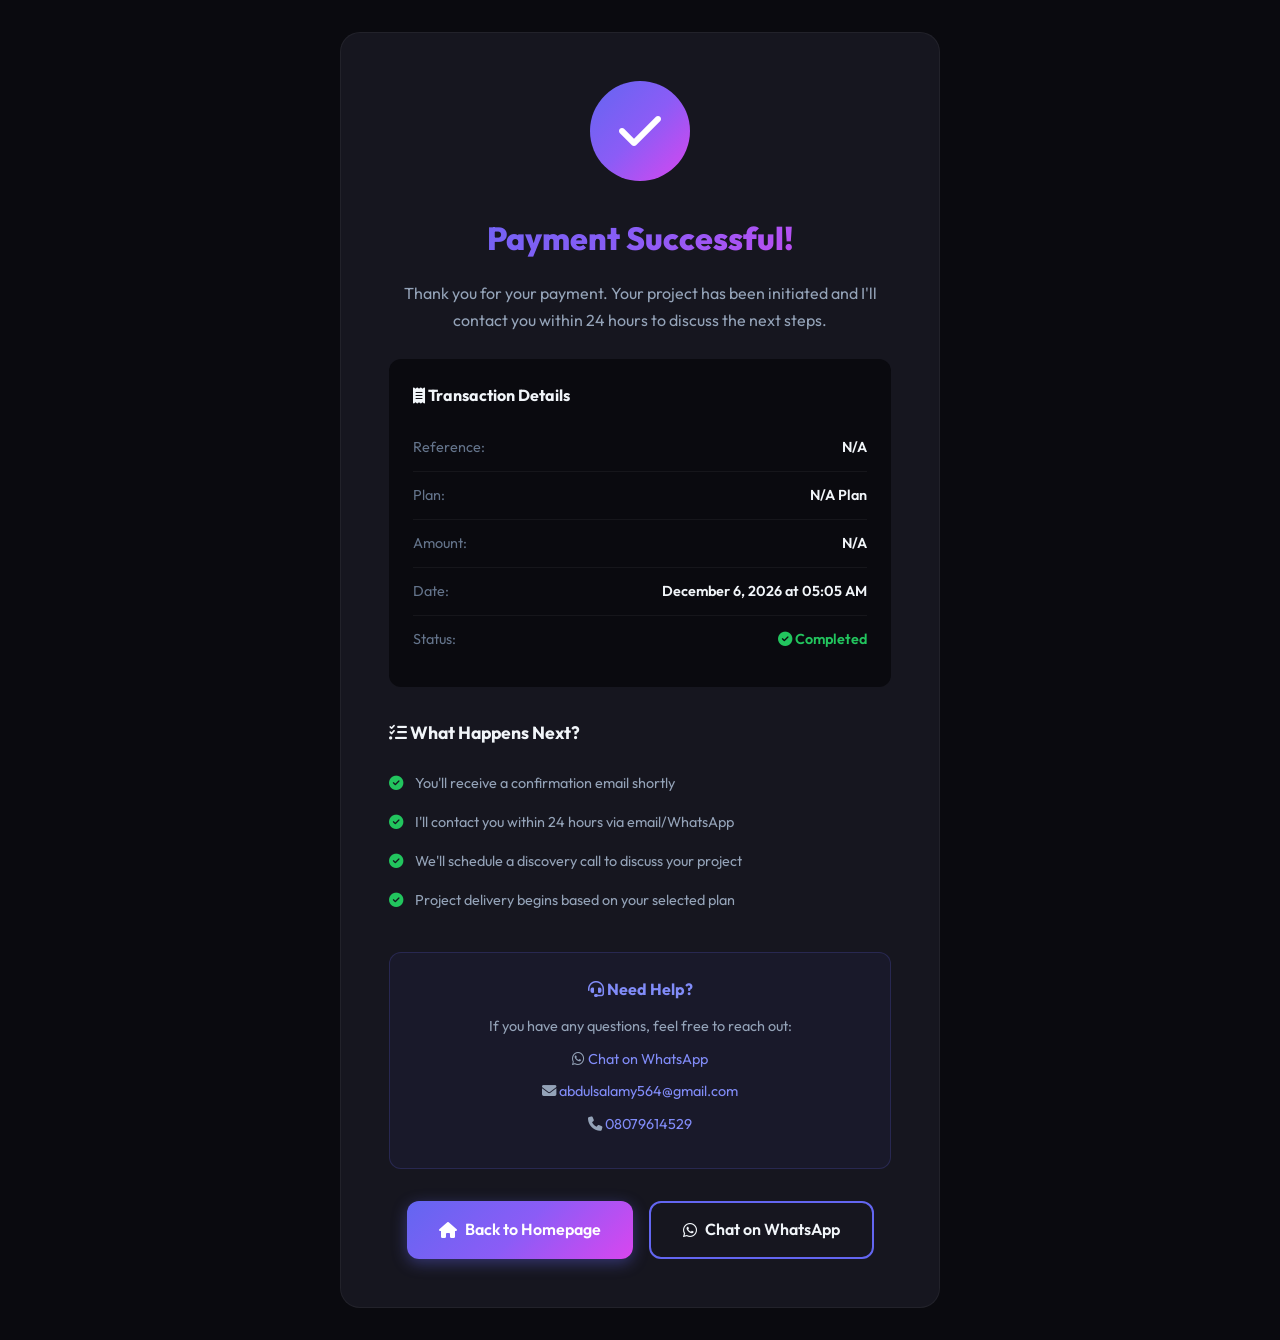
==== commit 3dd5839f: "Improve URL parameter handling and redirection logic Updated URL parameter handling for reference an" ====
--- a/payment-success.html
+++ b/payment-success.html
@@ -256,8 +256,15 @@
     <script>
         // Get URL parameters
         const urlParams = new URLSearchParams(window.location.search);
-        const ref = urlParams.get('ref') || 'N/A';
+        const ref = urlParams.get('ref') || '';
         const plan = urlParams.get('plan') || 'N/A';
+        const method = urlParams.get('method') || 'bank';
+
+        // Check if this is a bank transfer - redirect to verification page
+        if (method === 'bank' && ref.startsWith('YA_')) {
+            // Redirect to verification page for pending status
+            window.location.href = 'verify.html?ref=' + ref;
+        }
 
         // Plan prices
         const planPrices = {
@@ -267,7 +274,7 @@
         };
 
         // Populate details
-        document.getElementById('refNumber').textContent = ref;
+        document.getElementById('refNumber').textContent = ref || 'N/A';
         document.getElementById('planName').textContent = plan.charAt(0).toUpperCase() + plan.slice(1) + ' Plan';
         document.getElementById('amountPaid').textContent = planPrices[plan] || 'N/A';
         document.getElementById('paymentDate').textContent = new Date().toLocaleDateString('en-US', {
